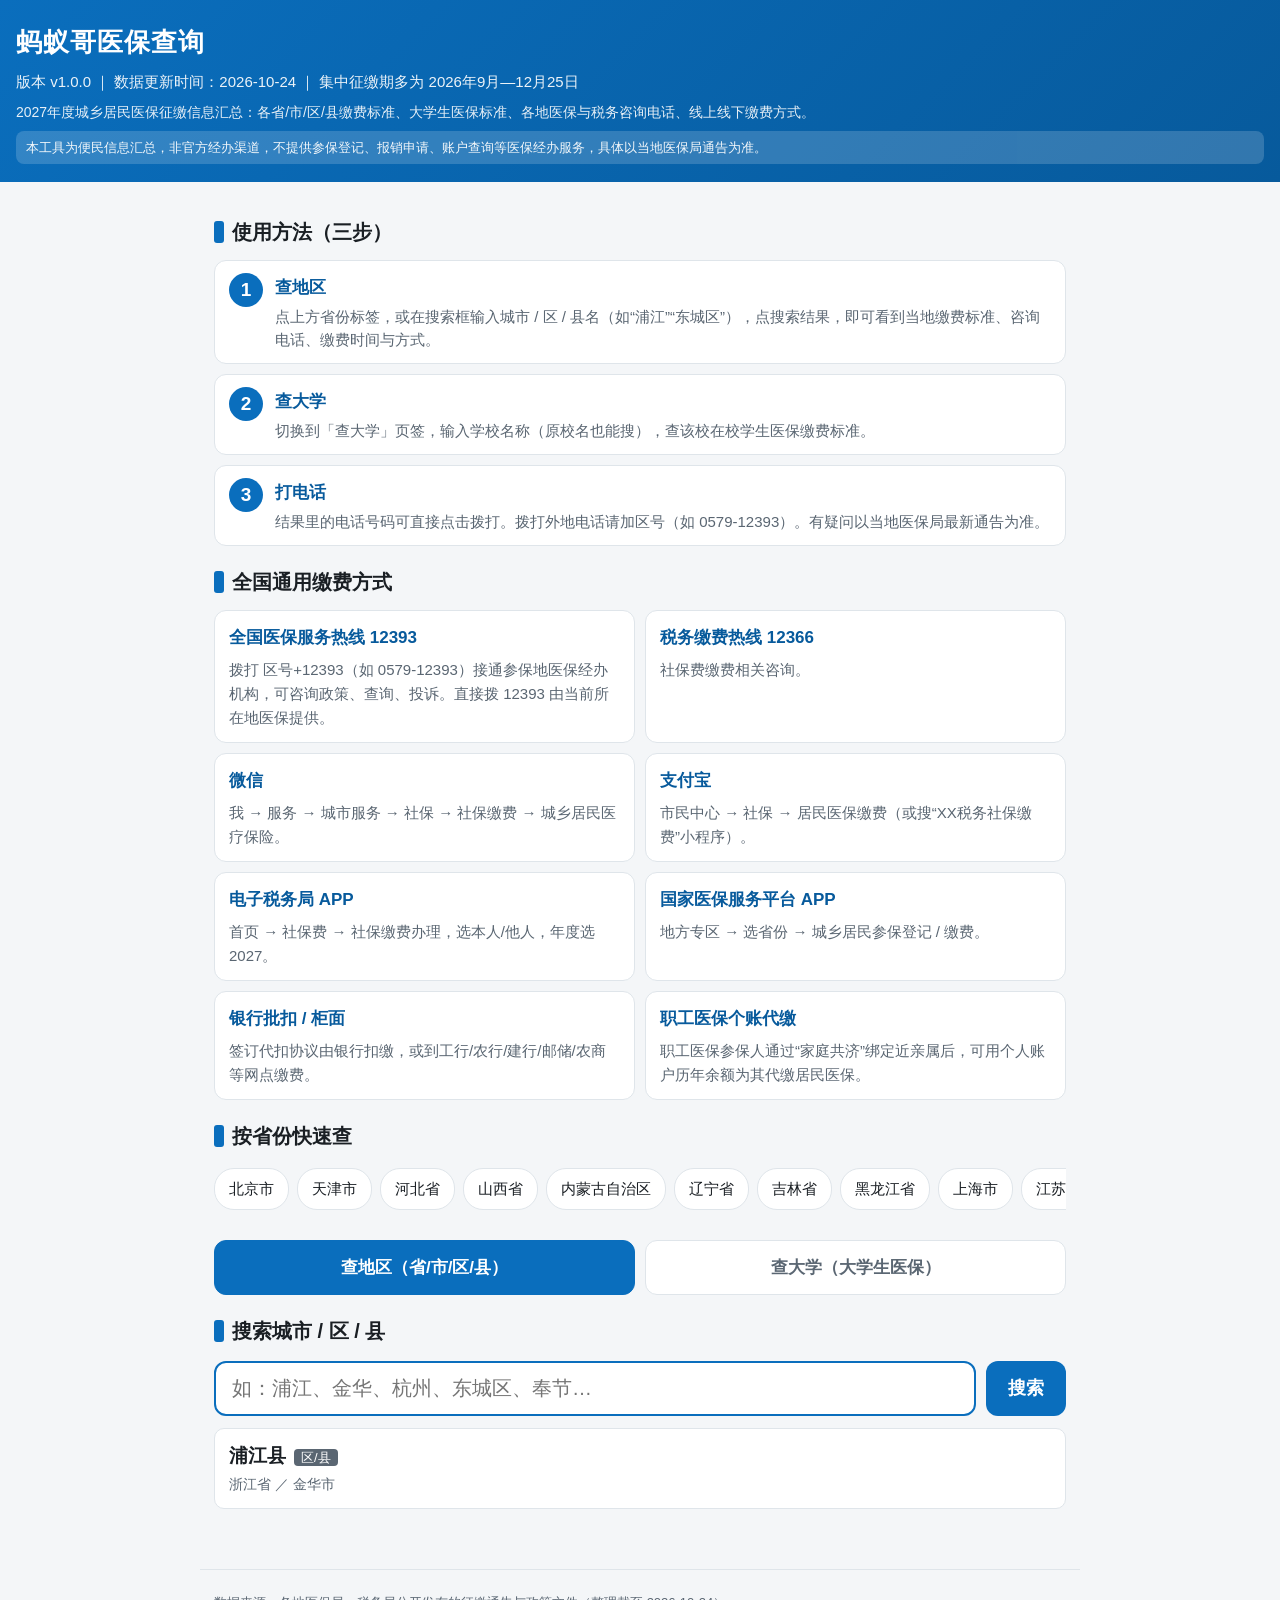
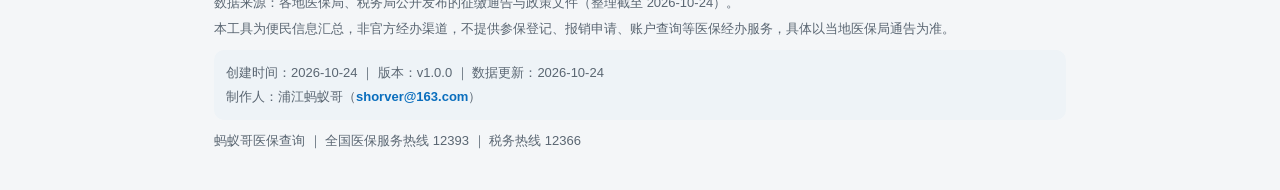
==== index.html @ 9eaabd96 "蚂蚁哥医保查询 v1.0.0 2027年度城乡居民医保征缴信息查询工具： - 全国31省、338地级市及全部区县缴费标准/咨询电话/缴费方式 - 3177所高校在校学生医保标准，支持旧校名反查 - 区" ====
<!DOCTYPE html>
<html lang="zh-CN">
<head>
  <meta charset="UTF-8">
  <meta name="viewport" content="width=device-width, initial-scale=1.0, maximum-scale=1.0, user-scalable=no">
  <title>蚂蚁哥医保查询 - 2027年度城乡居民医保征缴信息</title>
  <link rel="icon" type="image/png" sizes="32x32" href="icon/icon_32.png?v=1.0.0">
  <link rel="apple-touch-icon" sizes="180x180" href="icon/icon_180.png?v=1.0.0">
  <link rel="stylesheet" href="style.css?v=1.0.0">
</head>
<body>
  <header>
    <h1>蚂蚁哥医保查询</h1>
    <div class="meta" id="meta"></div>
    <p class="tip">2027年度城乡居民医保征缴信息汇总：各省/市/区/县缴费标准、大学生医保标准、各地医保与税务咨询电话、线上线下缴费方式。</p>
    <p class="disclaimer">本工具为便民信息汇总，非官方经办渠道，不提供参保登记、报销申请、账户查询等医保经办服务，具体以当地医保局通告为准。</p>
  </header>

  <div class="wrap">
    <section>
      <div class="h2"><span class="dot"></span>使用方法（三步）</div>
      <div class="how">
        <div class="how-item"><span class="step">1</span><div><b>查地区</b><p>点上方省份标签，或在搜索框输入城市 / 区 / 县名（如“浦江”“东城区”），点搜索结果，即可看到当地缴费标准、咨询电话、缴费时间与方式。</p></div></div>
        <div class="how-item"><span class="step">2</span><div><b>查大学</b><p>切换到「查大学」页签，输入学校名称（原校名也能搜），查该校在校学生医保缴费标准。</p></div></div>
        <div class="how-item"><span class="step">3</span><div><b>打电话</b><p>结果里的电话号码可直接点击拨打。拨打外地电话请加区号（如 0579-12393）。有疑问以当地医保局最新通告为准。</p></div></div>
      </div>
    </section>

    <section>
      <div class="h2"><span class="dot"></span>全国通用缴费方式</div>
      <div class="nat-grid" id="national"></div>
    </section>

    <section>
      <div class="h2"><span class="dot"></span>按省份快速查</div>
      <div class="prov-bar" id="provBar"></div>
    </section>

    <div class="tabs">
      <div class="tab active" id="tabRegion">查地区（省/市/区/县）</div>
      <div class="tab" id="tabUni">查大学（大学生医保）</div>
    </div>

    <section id="regionPanel">
      <div class="h2"><span class="dot"></span>搜索城市 / 区 / 县</div>
      <div class="search">
        <input id="q" type="search" placeholder="如：浦江、金华、杭州、东城区、奉节…" autocomplete="off">
        <button id="go">搜索</button>
      </div>
      <div class="cand" id="cand"></div>
      <div id="detail"></div>
    </section>

    <section id="uniPanel" style="display:none">
      <div class="h2"><span class="dot"></span>搜索高校（查该校大学生医保）</div>
      <div class="search">
        <input id="uq" type="search" placeholder="如：浙江大学、深圳职业技术学院、黄河水利职业技术学院…" autocomplete="off">
        <button id="ugo">搜索</button>
      </div>
      <div class="cand" id="ucand"></div>
      <div id="udetail"></div>
    </section>
  </div>

  <footer class="foot">
    <p>数据来源：各地医保局、税务局公开发布的征缴通告与政策文件（整理截至 <span id="footUpdate"></span>）。</p>
    <p>本工具为便民信息汇总，非官方经办渠道，不提供参保登记、报销申请、账户查询等医保经办服务，具体以当地医保局通告为准。</p>
    <div class="about">
      <p>创建时间：<span id="footCreate"></span> ｜ 版本：<span id="footVer"></span> ｜ 数据更新：<span id="footUpdate2"></span></p>
      <p>制作人：浦江蚂蚁哥（<a href="mailto:shorver@163.com">shorver@163.com</a>）</p>
    </div>
    <p>蚂蚁哥医保查询 ｜ 全国医保服务热线 12393 ｜ 税务热线 12366</p>
  </footer>

  <script src="data.js?v=1.0.0"></script>
  <script src="universities.js?v=1.0.0"></script>
  <script src="aliases.js?v=1.0.0"></script>
  <script src="uni_fee.js?v=1.0.0"></script>
  <script src="app.js?v=1.0.0"></script>
</body>
</html>
---- style.css ----
:root{
  --bg:#f4f6f8; --card:#ffffff; --ink:#1a1f24; --sub:#5a6672;
  --brand:#0a6ebd; --brand-d:#075a9c; --line:#dfe5ea;
  --ok:#0a7d3e; --warn:#b4690e; --tel:#0a6ebd;
}
*{box-sizing:border-box}
body{margin:0;background:var(--bg);color:var(--ink);
  font-family:-apple-system,"PingFang SC","Microsoft YaHei",sans-serif;
  font-size:18px;line-height:1.6;-webkit-text-size-adjust:100%}
header{background:linear-gradient(135deg,var(--brand),var(--brand-d));color:#fff;padding:22px 16px 18px}
header h1{margin:0 0 6px;font-size:26px;font-weight:800;letter-spacing:1px}
.meta{font-size:15px;opacity:.92;margin-bottom:8px}
.tip{font-size:14px;opacity:.9;margin:0;line-height:1.5}
.wrap{max-width:880px;margin:0 auto;padding:14px 14px 60px}
section{margin-top:20px}
.h2{font-size:20px;font-weight:800;margin:0 0 12px;display:flex;align-items:center;gap:8px}
.h2 .dot{width:10px;height:22px;background:var(--brand);border-radius:3px;display:inline-block}

/* 全国通用 */
.nat-grid{display:grid;grid-template-columns:1fr 1fr;gap:10px}
@media(max-width:560px){.nat-grid{grid-template-columns:1fr}}
.nat{background:var(--card);border:1px solid var(--line);border-radius:12px;padding:12px 14px}
.nat b{color:var(--brand-d);font-size:17px}
.nat p{margin:6px 0 0;font-size:15px;color:var(--sub)}

/* 省份栏 */
.prov-bar{display:flex;gap:8px;overflow-x:auto;padding:4px 0 8px;-webkit-overflow-scrolling:touch}
.prov{flex:0 0 auto;border:1px solid var(--line);background:var(--card);border-radius:20px;
  padding:8px 14px;font-size:15px;color:var(--ink);cursor:pointer;white-space:nowrap}
.prov.active{background:var(--brand);color:#fff;border-color:var(--brand)}

/* 搜索 */
.search{display:flex;gap:10px;margin-top:14px}
.search input{flex:1;font-size:20px;padding:14px 16px;border:2px solid var(--brand);
  border-radius:12px;outline:none;background:#fff}
.search button{font-size:18px;font-weight:700;padding:0 22px;border:none;border-radius:12px;
  background:var(--brand);color:#fff;cursor:pointer}
.cand{margin-top:12px;display:flex;flex-direction:column;gap:8px}
.cand-item{border:1px solid var(--line);background:#fff;border-radius:10px;padding:12px 14px;cursor:pointer}
.cand-item:hover{border-color:var(--brand)}
.cand-item .nm{font-size:19px;font-weight:700}
.cand-item .lv{font-size:13px;color:#fff;background:var(--sub);border-radius:4px;padding:1px 7px;margin-left:8px}
.cand-item .alttag{font-size:12px;color:#8a5a00;background:#fff3d6;border:1px solid #f0d9a0;border-radius:4px;padding:1px 7px;margin-left:8px}
.cand-item .pa{font-size:14px;color:var(--sub);margin-top:2px}

/* 详情卡 */
.detail{margin-top:16px;background:var(--card);border:1px solid var(--line);border-radius:14px;overflow:hidden}
.detail .head{background:var(--brand);color:#fff;padding:14px 16px}
.detail .head .t{font-size:24px;font-weight:800}
.detail .head .s{font-size:14px;opacity:.9;margin-top:2px}
.inherit{background:#fff7e6;border:1px solid #f0c36d;color:var(--warn);
  padding:10px 14px;font-size:15px;line-height:1.5}
.row{display:flex;gap:12px;padding:13px 16px;border-top:1px solid var(--line)}
.row .k{flex:0 0 92px;font-weight:700;color:var(--brand-d);font-size:16px}
.row .v{flex:1;font-size:16px;word-break:break-word}
a.tel{color:var(--tel);text-decoration:none;font-weight:700}
.src{font-size:13px;color:var(--sub);padding:10px 16px;border-top:1px solid var(--line)}
.back{display:inline-block;margin-top:14px;color:var(--brand);cursor:pointer;font-size:16px}

/* 省视图下市列表 */
.city-list{display:grid;grid-template-columns:1fr 1fr;gap:8px;margin-top:10px}
@media(max-width:560px){.city-list{grid-template-columns:1fr}}
.city-chip{border:1px solid var(--line);background:#fff;border-radius:10px;padding:11px 13px;
  cursor:pointer;font-size:16px;display:flex;justify-content:space-between;align-items:center}
.city-chip:hover{border-color:var(--brand)}
.city-chip .cnt{font-size:13px;color:var(--sub)}
.empty{color:var(--sub);font-size:15px;padding:14px 0}

/* 页签 */
.tabs{display:flex;gap:10px;margin-top:22px}
.tab{flex:1;text-align:center;font-size:17px;font-weight:700;padding:13px 8px;border:1px solid var(--line);
  background:#fff;border-radius:12px;cursor:pointer;color:var(--sub)}
.tab.active{background:var(--brand);color:#fff;border-color:var(--brand)}

/* 头部免责声明 */
header .disclaimer{font-size:13px;opacity:.95;margin:8px 0 0;line-height:1.5;
  background:rgba(255,255,255,.18);border-radius:8px;padding:7px 10px}

/* 使用方法 */
.how{display:flex;flex-direction:column;gap:10px}
.how-item{background:var(--card);border:1px solid var(--line);border-radius:12px;
  padding:12px 14px;display:flex;gap:12px;align-items:flex-start}
.how-item .step{flex:0 0 auto;width:34px;height:34px;border-radius:50%;background:var(--brand);
  color:#fff;font-weight:800;font-size:19px;display:flex;align-items:center;justify-content:center}
.how-item b{color:var(--brand-d);font-size:17px}
.how-item p{margin:3px 0 0;font-size:15px;color:var(--sub);line-height:1.55}

/* 详情卡内免责声明 */
.disc{font-size:13px;color:var(--sub);padding:10px 16px;border-top:1px dashed var(--line);
  background:#fafbfc;line-height:1.5}

/* 页脚 */
.foot{max-width:880px;margin:0 auto;padding:18px 14px 34px;font-size:13px;color:var(--sub);line-height:1.7;
  border-top:1px solid var(--line)}
.foot p{margin:4px 0}
.foot .about{margin:10px 0;padding:10px 12px;background:#eef3f7;border-radius:10px}
.foot .about p{margin:2px 0}
.foot a{color:var(--brand);text-decoration:none;font-weight:600}
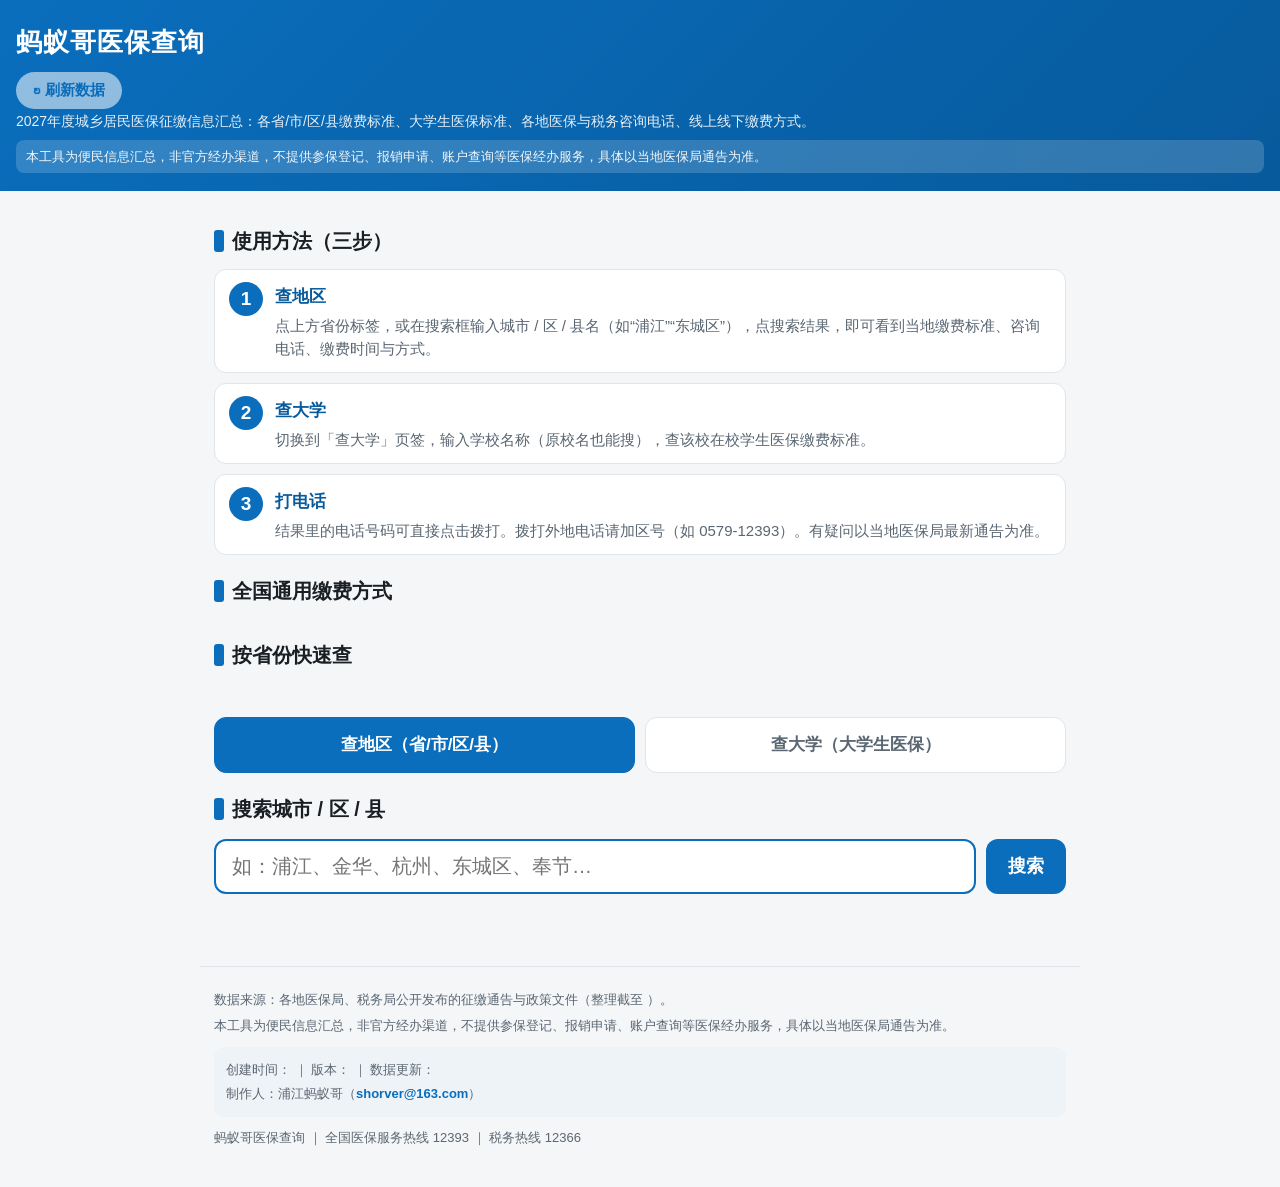
==== commit da490201: "加后端实时刷新：数据外置 data.json + 前端 fetch + 刷新按钮 - 新增 data.json（单一权威数据源，build_json.js 从各 data.*.js 合并生成） - a" ====
--- a/index.html
+++ b/index.html
@@ -6,12 +6,16 @@
   <title>蚂蚁哥医保查询 - 2027年度城乡居民医保征缴信息</title>
   <link rel="icon" type="image/png" sizes="32x32" href="icon/icon_32.png?v=1.0.0">
   <link rel="apple-touch-icon" sizes="180x180" href="icon/icon_180.png?v=1.0.0">
-  <link rel="stylesheet" href="style.css?v=1.0.0">
+  <link rel="stylesheet" href="style.css?v=1.0.1">
 </head>
 <body>
   <header>
     <h1>蚂蚁哥医保查询</h1>
     <div class="meta" id="meta"></div>
+    <div class="refresh-row">
+      <button id="refresh" class="refresh" disabled>↻ 刷新数据</button>
+      <span id="modeTip" class="mode-tip"></span>
+    </div>
     <p class="tip">2027年度城乡居民医保征缴信息汇总：各省/市/区/县缴费标准、大学生医保标准、各地医保与税务咨询电话、线上线下缴费方式。</p>
     <p class="disclaimer">本工具为便民信息汇总，非官方经办渠道，不提供参保登记、报销申请、账户查询等医保经办服务，具体以当地医保局通告为准。</p>
   </header>
@@ -72,10 +76,11 @@
     <p>蚂蚁哥医保查询 ｜ 全国医保服务热线 12393 ｜ 税务热线 12366</p>
   </footer>
 
-  <script src="data.js?v=1.0.0"></script>
-  <script src="universities.js?v=1.0.0"></script>
-  <script src="aliases.js?v=1.0.0"></script>
-  <script src="uni_fee.js?v=1.0.0"></script>
-  <script src="app.js?v=1.0.0"></script>
+  <script src="data.js?v=1.0.1"></script>
+  <script src="universities.js?v=1.0.1"></script>
+  <script src="aliases.js?v=1.0.1"></script>
+  <script src="uni_fee.js?v=1.0.1"></script>
+  <script>window.__DATA={META:META,NATIONAL:NATIONAL,ADMIN:ADMIN,REAL:REAL,UNIVERSITIES:UNIVERSITIES,ALIASES:ALIASES,UNI_FEE:UNI_FEE};</script>
+  <script src="app.js?v=1.0.1"></script>
 </body>
 </html>
--- a/style.css
+++ b/style.css
@@ -11,6 +11,12 @@
 header h1{margin:0 0 6px;font-size:26px;font-weight:800;letter-spacing:1px}
 .meta{font-size:15px;opacity:.92;margin-bottom:8px}
 .tip{font-size:14px;opacity:.9;margin:0;line-height:1.5}
+/* 刷新 */
+.refresh-row{display:flex;align-items:center;gap:10px;margin:8px 0 2px;flex-wrap:wrap}
+.refresh{font-size:15px;font-weight:700;padding:8px 16px;border:1px solid rgba(255,255,255,.55);
+  border-radius:20px;background:#fff;color:var(--brand);cursor:pointer}
+.refresh:disabled{opacity:.55;cursor:not-allowed}
+.mode-tip{font-size:13px;opacity:.92}
 .wrap{max-width:880px;margin:0 auto;padding:14px 14px 60px}
 section{margin-top:20px}
 .h2{font-size:20px;font-weight:800;margin:0 0 12px;display:flex;align-items:center;gap:8px}
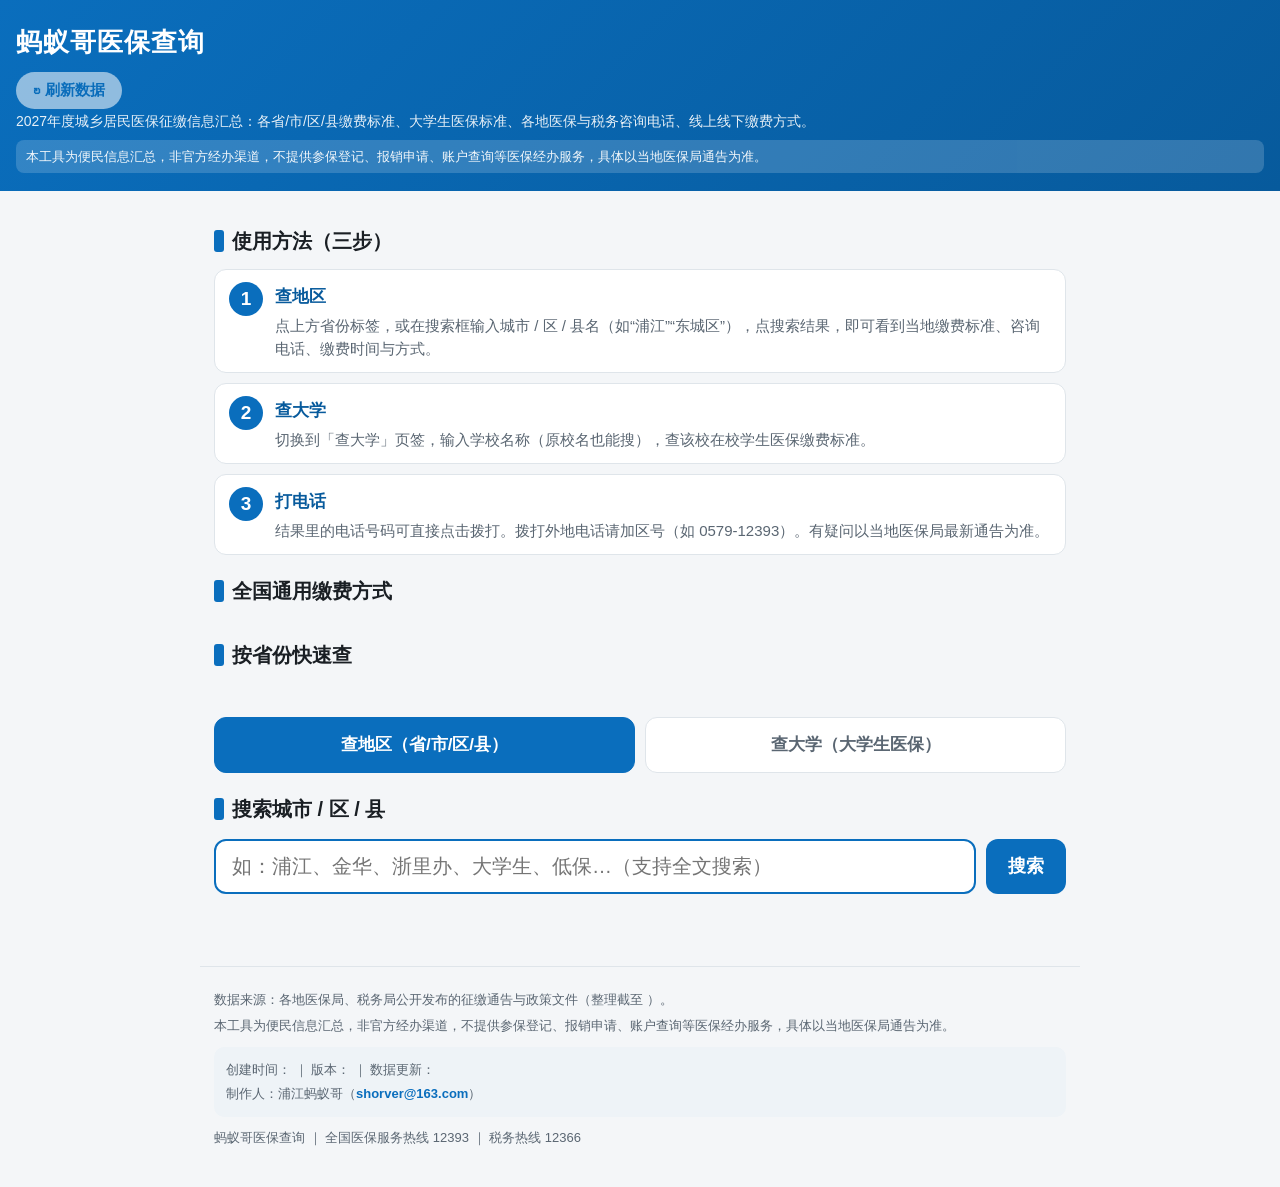
==== commit 5dd7201f: "feat: 增加全文搜索、缴费截止倒计时、分享图导出、资助参保对象(subsidy)字段 (v1.0.2)" ====
--- a/index.html
+++ b/index.html
@@ -6,7 +6,7 @@
   <title>蚂蚁哥医保查询 - 2027年度城乡居民医保征缴信息</title>
   <link rel="icon" type="image/png" sizes="32x32" href="icon/icon_32.png?v=1.0.0">
   <link rel="apple-touch-icon" sizes="180x180" href="icon/icon_180.png?v=1.0.0">
-  <link rel="stylesheet" href="style.css?v=1.0.1">
+  <link rel="stylesheet" href="style.css?v=1.0.2">
 </head>
 <body>
   <header>
@@ -48,7 +48,7 @@
     <section id="regionPanel">
       <div class="h2"><span class="dot"></span>搜索城市 / 区 / 县</div>
       <div class="search">
-        <input id="q" type="search" placeholder="如：浦江、金华、杭州、东城区、奉节…" autocomplete="off">
+        <input id="q" type="search" placeholder="如：浦江、金华、浙里办、大学生、低保…（支持全文搜索）" autocomplete="off">
         <button id="go">搜索</button>
       </div>
       <div class="cand" id="cand"></div>
@@ -76,11 +76,11 @@
     <p>蚂蚁哥医保查询 ｜ 全国医保服务热线 12393 ｜ 税务热线 12366</p>
   </footer>
 
-  <script src="data.js?v=1.0.1"></script>
-  <script src="universities.js?v=1.0.1"></script>
-  <script src="aliases.js?v=1.0.1"></script>
-  <script src="uni_fee.js?v=1.0.1"></script>
-  <script>window.__DATA={META:META,NATIONAL:NATIONAL,ADMIN:ADMIN,REAL:REAL,UNIVERSITIES:UNIVERSITIES,ALIASES:ALIASES,UNI_FEE:UNI_FEE};</script>
-  <script src="app.js?v=1.0.1"></script>
+  <script src="data.js?v=1.0.2"></script>
+  <script src="universities.js?v=1.0.2"></script>
+  <script src="aliases.js?v=1.0.2"></script>
+  <script src="uni_fee.js?v=1.0.2"></script>
+  <script>window.__DATA={META:META,NATIONAL:NATIONAL,ADMIN:ADMIN,REAL:REAL,UNIVERSITIES:UNIVERSITIES,ALIASES:ALIASES,UNI_FEE:UNI_FEE,SUBSIDY_DEFAULT:SUBSIDY_DEFAULT};</script>
+  <script src="app.js?v=1.0.2"></script>
 </body>
 </html>
--- a/style.css
+++ b/style.css
@@ -95,6 +95,19 @@
 .disc{font-size:13px;color:var(--sub);padding:10px 16px;border-top:1px dashed var(--line);
   background:#fafbfc;line-height:1.5}
 
+/* 缴费截止倒计时 */
+.countdown{margin:0;padding:12px 16px;font-size:17px;font-weight:700;border-top:1px solid var(--line);
+  background:#fff8ec;color:var(--warn)}
+.countdown.active{background:#eafaf0;color:var(--ok)}
+.countdown.today{background:#fff3d6;color:#a35a00}
+.countdown.ended{background:#f3f4f6;color:var(--sub)}
+.countdown b{font-size:22px}
+
+/* 生成分享图按钮 */
+.share-btn{margin:14px 16px;display:inline-block;font-size:16px;font-weight:700;
+  padding:11px 18px;border:none;border-radius:10px;background:var(--brand);color:#fff;cursor:pointer}
+.share-btn:active{opacity:.85}
+
 /* 页脚 */
 .foot{max-width:880px;margin:0 auto;padding:18px 14px 34px;font-size:13px;color:var(--sub);line-height:1.7;
   border-top:1px solid var(--line)}
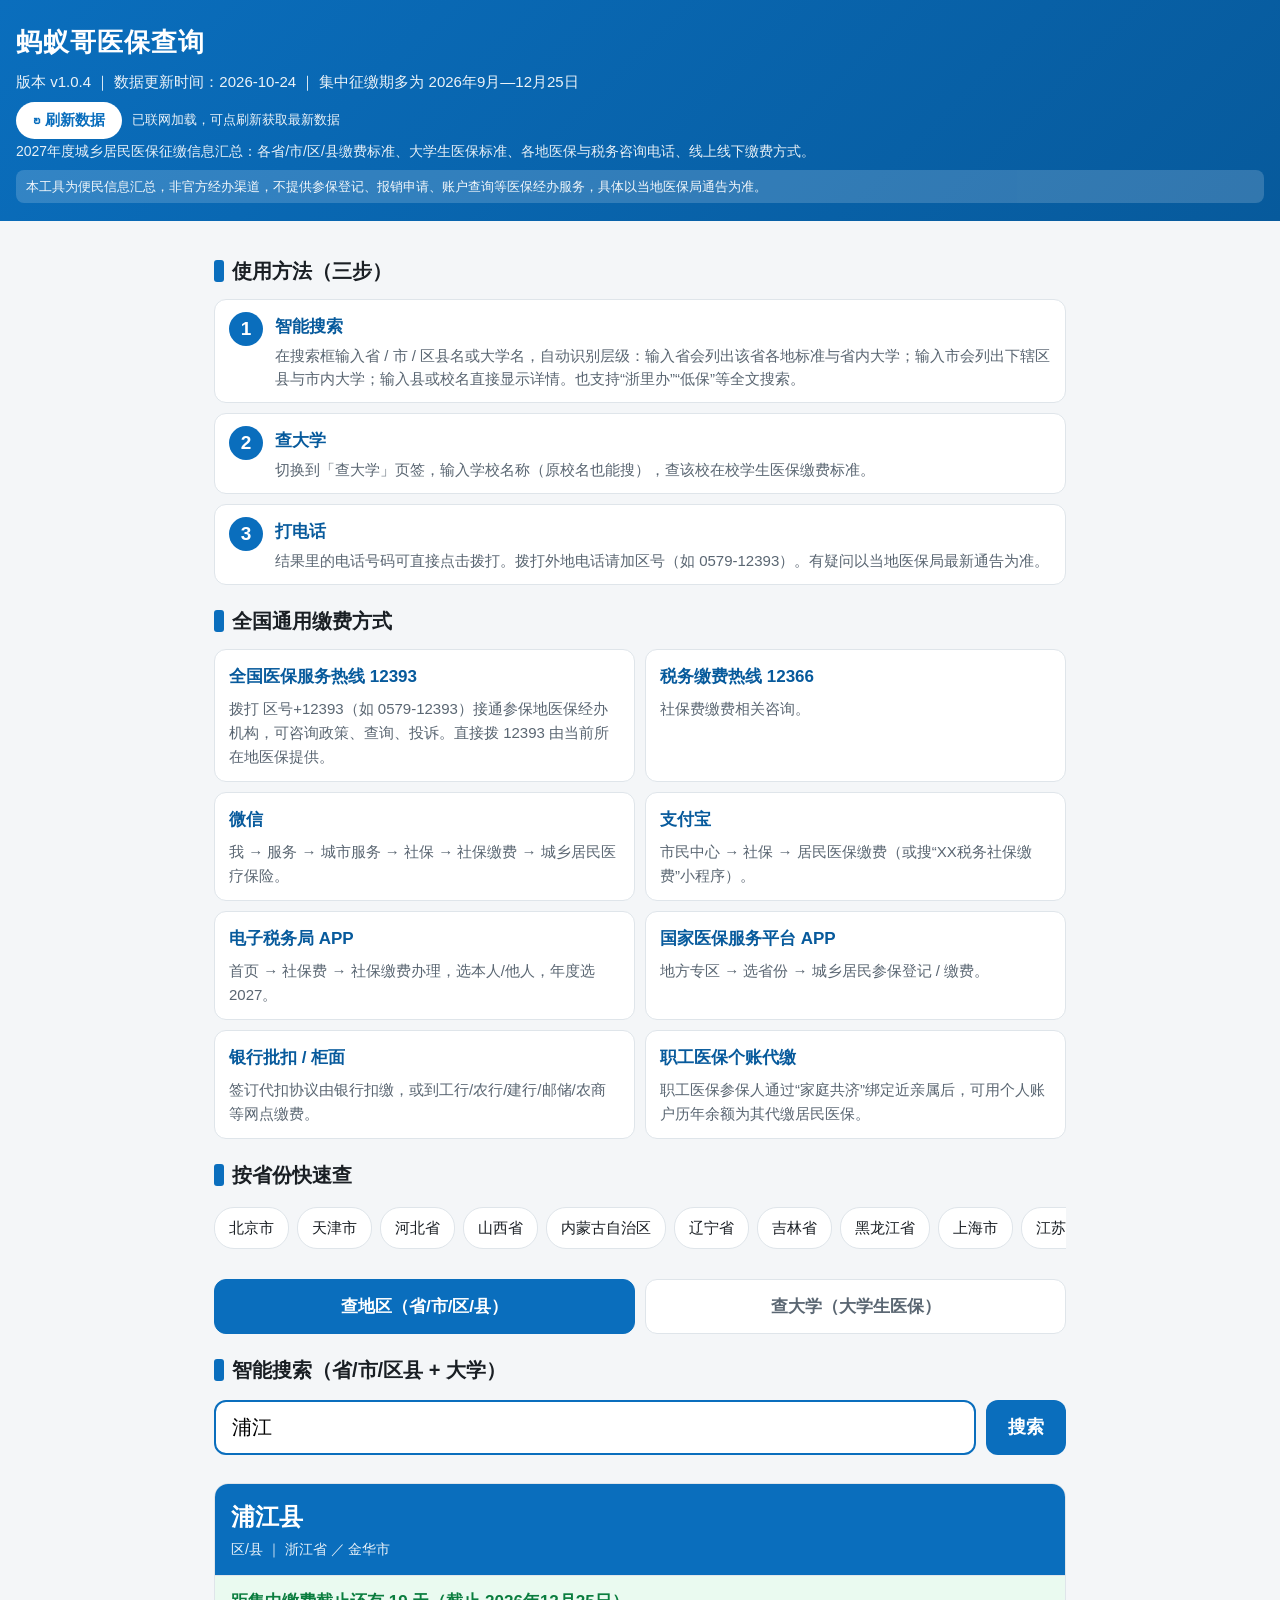
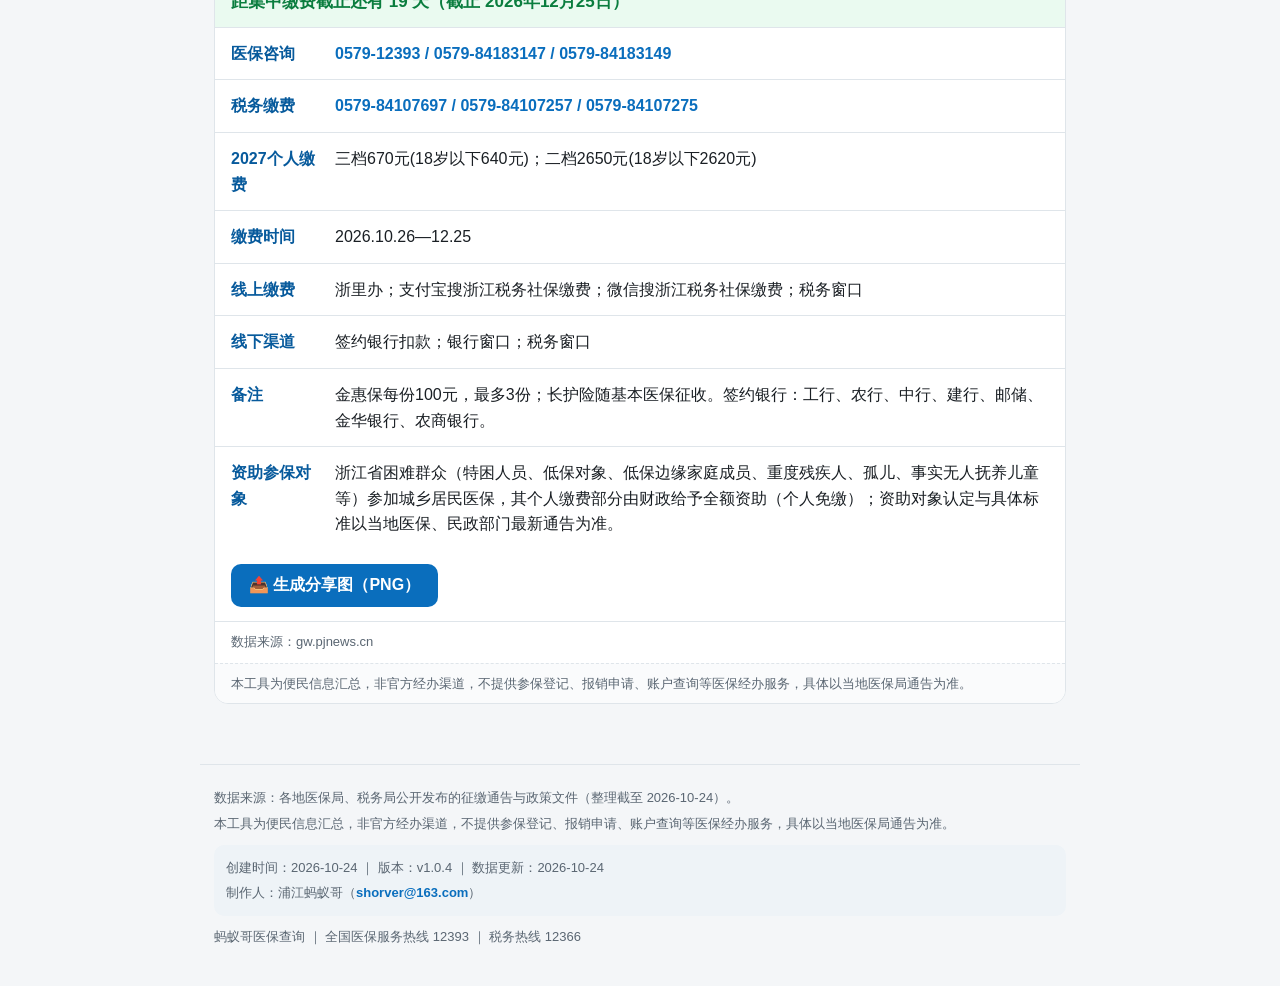
==== commit 5402ab47: "feat: 合并地区与大学智能搜索(省/市/县/大学层级识别+重名处理+URL ?q=直达)，修复$q未声明致输入事件失效 (v1.0.4)" ====
--- a/index.html
+++ b/index.html
@@ -4,9 +4,9 @@
   <meta charset="UTF-8">
   <meta name="viewport" content="width=device-width, initial-scale=1.0, maximum-scale=1.0, user-scalable=no">
   <title>蚂蚁哥医保查询 - 2027年度城乡居民医保征缴信息</title>
-  <link rel="icon" type="image/png" sizes="32x32" href="icon/icon_32.png?v=1.0.0">
-  <link rel="apple-touch-icon" sizes="180x180" href="icon/icon_180.png?v=1.0.0">
-  <link rel="stylesheet" href="style.css?v=1.0.2">
+  <link rel="icon" type="image/png" sizes="32x32" href="icon/icon_32.png?v=1.0.4">
+  <link rel="apple-touch-icon" sizes="180x180" href="icon/icon_180.png?v=1.0.4">
+  <link rel="stylesheet" href="style.css?v=1.0.4">
 </head>
 <body>
   <header>
@@ -24,7 +24,7 @@
     <section>
       <div class="h2"><span class="dot"></span>使用方法（三步）</div>
       <div class="how">
-        <div class="how-item"><span class="step">1</span><div><b>查地区</b><p>点上方省份标签，或在搜索框输入城市 / 区 / 县名（如“浦江”“东城区”），点搜索结果，即可看到当地缴费标准、咨询电话、缴费时间与方式。</p></div></div>
+        <div class="how-item"><span class="step">1</span><div><b>智能搜索</b><p>在搜索框输入省 / 市 / 区县名或大学名，自动识别层级：输入省会列出该省各地标准与省内大学；输入市会列出下辖区县与市内大学；输入县或校名直接显示详情。也支持“浙里办”“低保”等全文搜索。</p></div></div>
         <div class="how-item"><span class="step">2</span><div><b>查大学</b><p>切换到「查大学」页签，输入学校名称（原校名也能搜），查该校在校学生医保缴费标准。</p></div></div>
         <div class="how-item"><span class="step">3</span><div><b>打电话</b><p>结果里的电话号码可直接点击拨打。拨打外地电话请加区号（如 0579-12393）。有疑问以当地医保局最新通告为准。</p></div></div>
       </div>
@@ -46,9 +46,9 @@
     </div>
 
     <section id="regionPanel">
-      <div class="h2"><span class="dot"></span>搜索城市 / 区 / 县</div>
+      <div class="h2"><span class="dot"></span>智能搜索（省/市/区县 + 大学）</div>
       <div class="search">
-        <input id="q" type="search" placeholder="如：浦江、金华、浙里办、大学生、低保…（支持全文搜索）" autocomplete="off">
+        <input id="q" type="search" placeholder="输入省/市/区县或大学名，智能识别，如：浙江、金华、浦江、浙江大学…" autocomplete="off">
         <button id="go">搜索</button>
       </div>
       <div class="cand" id="cand"></div>
@@ -76,11 +76,11 @@
     <p>蚂蚁哥医保查询 ｜ 全国医保服务热线 12393 ｜ 税务热线 12366</p>
   </footer>
 
-  <script src="data.js?v=1.0.2"></script>
-  <script src="universities.js?v=1.0.2"></script>
-  <script src="aliases.js?v=1.0.2"></script>
-  <script src="uni_fee.js?v=1.0.2"></script>
+  <script src="data.js?v=1.0.4"></script>
+  <script src="universities.js?v=1.0.4"></script>
+  <script src="aliases.js?v=1.0.4"></script>
+  <script src="uni_fee.js?v=1.0.4"></script>
   <script>window.__DATA={META:META,NATIONAL:NATIONAL,ADMIN:ADMIN,REAL:REAL,UNIVERSITIES:UNIVERSITIES,ALIASES:ALIASES,UNI_FEE:UNI_FEE,SUBSIDY_DEFAULT:SUBSIDY_DEFAULT};</script>
-  <script src="app.js?v=1.0.2"></script>
+  <script src="app.js?v=1.0.4"></script>
 </body>
 </html>
--- a/style.css
+++ b/style.css
@@ -116,3 +116,26 @@
 .foot .about p{margin:2px 0}
 .foot a{color:var(--brand);text-decoration:none;font-weight:600}
 
+/* 合并搜索结果（省/市级聚合：地区 chips + 大学列表） */
+.merge-sec{font-size:16px;font-weight:800;color:var(--brand-d);padding:14px 16px 8px;border-top:1px solid var(--line);margin-top:4px}
+.merge-grid{display:grid;grid-template-columns:1fr 1fr;gap:8px;padding:0 16px 12px}
+@media(max-width:560px){.merge-grid{grid-template-columns:1fr}}
+.region-chip{border:1px solid var(--line);background:#fff;border-radius:10px;padding:11px 13px;cursor:pointer;
+  display:flex;justify-content:space-between;align-items:center;font-size:16px;gap:8px}
+.region-chip:hover{border-color:var(--brand)}
+.region-chip .rn{font-weight:700}
+.region-chip .rt{font-size:12px;border-radius:4px;padding:1px 7px;white-space:nowrap}
+.region-chip .rt.has{color:#0a7d3e;background:#eafaf0;border:1px solid #bfe6cc}
+.region-chip .rt.none{color:var(--sub);background:#f1f3f5;border:1px solid var(--line)}
+.uni-list{display:flex;flex-direction:column;gap:6px;padding:0 16px 14px}
+.uni-item{border:1px solid var(--line);background:#fff;border-radius:9px;padding:10px 12px;cursor:pointer;
+  display:flex;align-items:center;gap:8px;font-size:15px}
+.uni-item:hover{border-color:var(--brand)}
+.uni-item .un{font-weight:700;flex:1}
+.uni-item .ut{font-size:12px;border-radius:4px;padding:1px 7px;color:#fff;white-space:nowrap}
+.uni-item .ut.tb{background:var(--brand)}
+.uni-item .ut.tv{background:#7a5cc7}
+.uni-item .ut.tc{background:#8a8f96}
+.uni-item .uc{font-size:13px;color:var(--sub);white-space:nowrap}
+.more-hint{font-size:13px;color:var(--sub);padding:6px 2px}
+
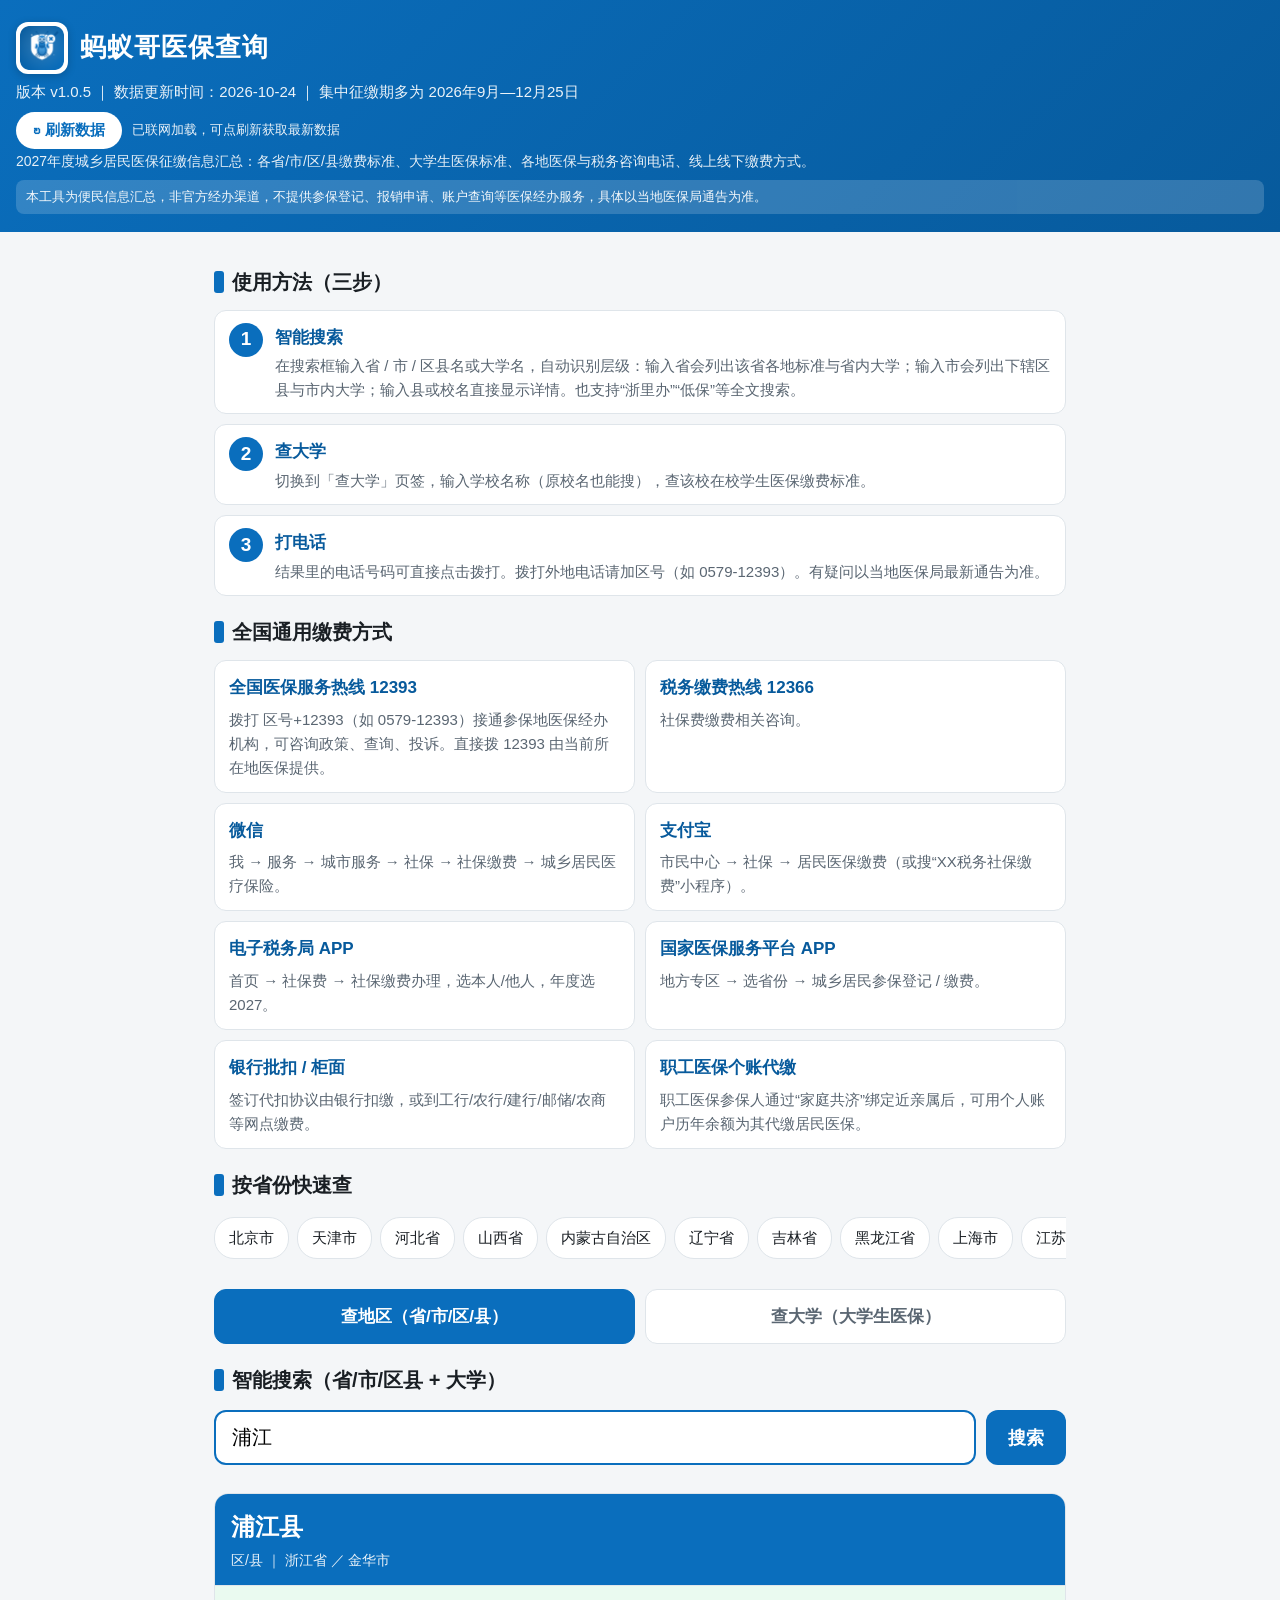
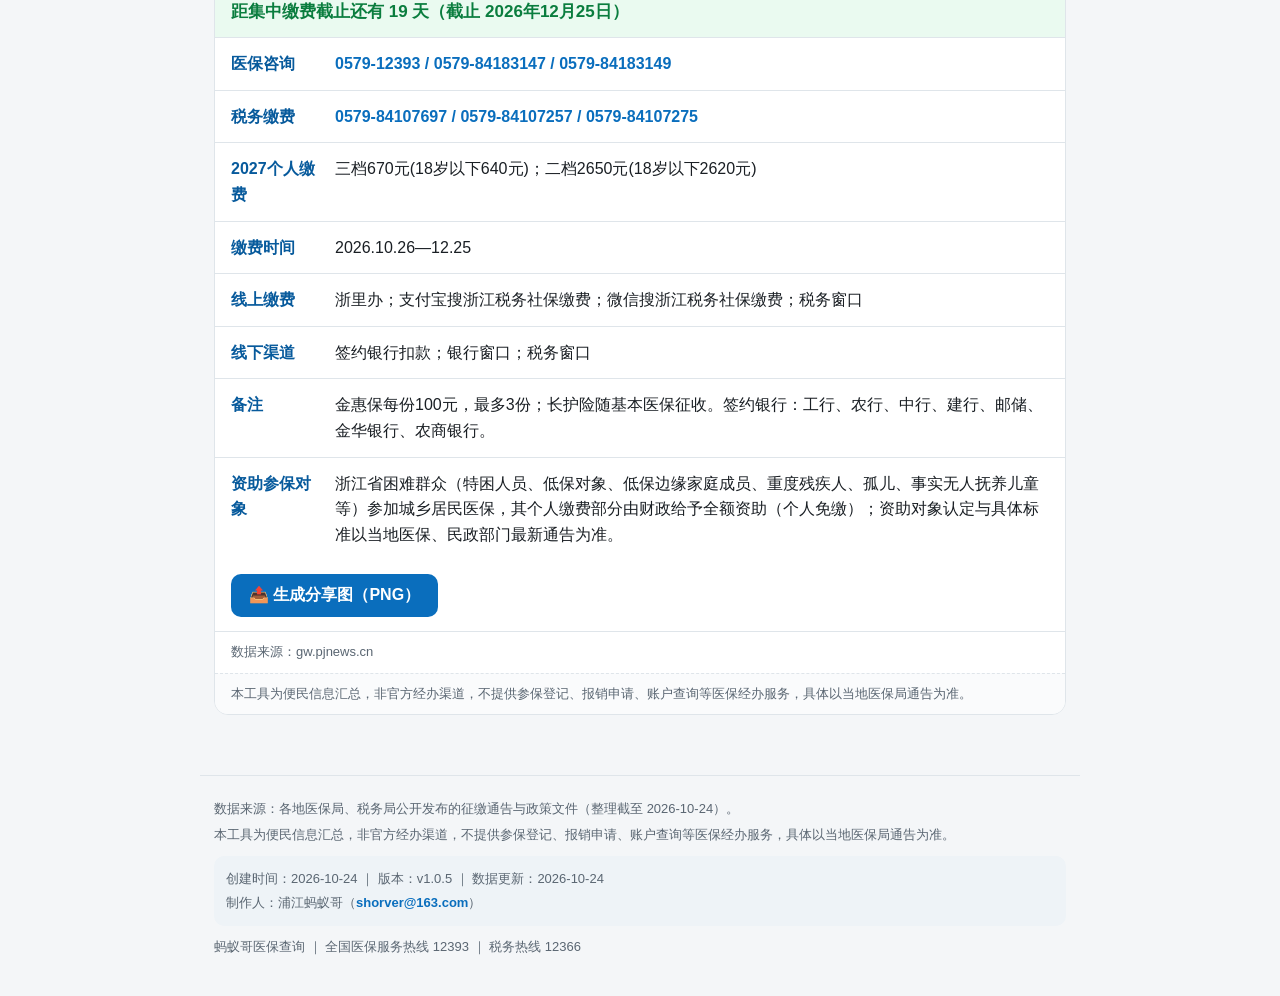
==== commit 080b60d3: "feat: 页面头部增加可见图标 Logo（网页/离线/exe 三端），版本统一升 v1.0.5" ====
--- a/index.html
+++ b/index.html
@@ -4,13 +4,16 @@
   <meta charset="UTF-8">
   <meta name="viewport" content="width=device-width, initial-scale=1.0, maximum-scale=1.0, user-scalable=no">
   <title>蚂蚁哥医保查询 - 2027年度城乡居民医保征缴信息</title>
-  <link rel="icon" type="image/png" sizes="32x32" href="icon/icon_32.png?v=1.0.4">
-  <link rel="apple-touch-icon" sizes="180x180" href="icon/icon_180.png?v=1.0.4">
-  <link rel="stylesheet" href="style.css?v=1.0.4">
+  <link rel="icon" type="image/png" sizes="32x32" href="icon/icon_32.png?v=1.0.5">
+  <link rel="apple-touch-icon" sizes="180x180" href="icon/icon_180.png?v=1.0.5">
+  <link rel="stylesheet" href="style.css?v=1.0.5">
 </head>
 <body>
   <header>
-    <h1>蚂蚁哥医保查询</h1>
+    <div class="brand-row">
+      <img class="logo" src="icon/icon_180.png?v=1.0.5" alt="蚂蚁哥医保查询图标" width="52" height="52">
+      <h1>蚂蚁哥医保查询</h1>
+    </div>
     <div class="meta" id="meta"></div>
     <div class="refresh-row">
       <button id="refresh" class="refresh" disabled>↻ 刷新数据</button>
@@ -76,11 +79,11 @@
     <p>蚂蚁哥医保查询 ｜ 全国医保服务热线 12393 ｜ 税务热线 12366</p>
   </footer>
 
-  <script src="data.js?v=1.0.4"></script>
-  <script src="universities.js?v=1.0.4"></script>
-  <script src="aliases.js?v=1.0.4"></script>
-  <script src="uni_fee.js?v=1.0.4"></script>
+  <script src="data.js?v=1.0.5"></script>
+  <script src="universities.js?v=1.0.5"></script>
+  <script src="aliases.js?v=1.0.5"></script>
+  <script src="uni_fee.js?v=1.0.5"></script>
   <script>window.__DATA={META:META,NATIONAL:NATIONAL,ADMIN:ADMIN,REAL:REAL,UNIVERSITIES:UNIVERSITIES,ALIASES:ALIASES,UNI_FEE:UNI_FEE,SUBSIDY_DEFAULT:SUBSIDY_DEFAULT};</script>
-  <script src="app.js?v=1.0.4"></script>
+  <script src="app.js?v=1.0.5"></script>
 </body>
 </html>
--- a/style.css
+++ b/style.css
@@ -8,7 +8,10 @@
   font-family:-apple-system,"PingFang SC","Microsoft YaHei",sans-serif;
   font-size:18px;line-height:1.6;-webkit-text-size-adjust:100%}
 header{background:linear-gradient(135deg,var(--brand),var(--brand-d));color:#fff;padding:22px 16px 18px}
-header h1{margin:0 0 6px;font-size:26px;font-weight:800;letter-spacing:1px}
+.brand-row{display:flex;align-items:center;gap:12px;margin:0 0 6px}
+.logo{flex:0 0 auto;width:52px;height:52px;border-radius:12px;background:#fff;
+  padding:4px;box-shadow:0 2px 8px rgba(0,0,0,.2)}
+header h1{margin:0;font-size:26px;font-weight:800;letter-spacing:1px}
 .meta{font-size:15px;opacity:.92;margin-bottom:8px}
 .tip{font-size:14px;opacity:.9;margin:0;line-height:1.5}
 /* 刷新 */
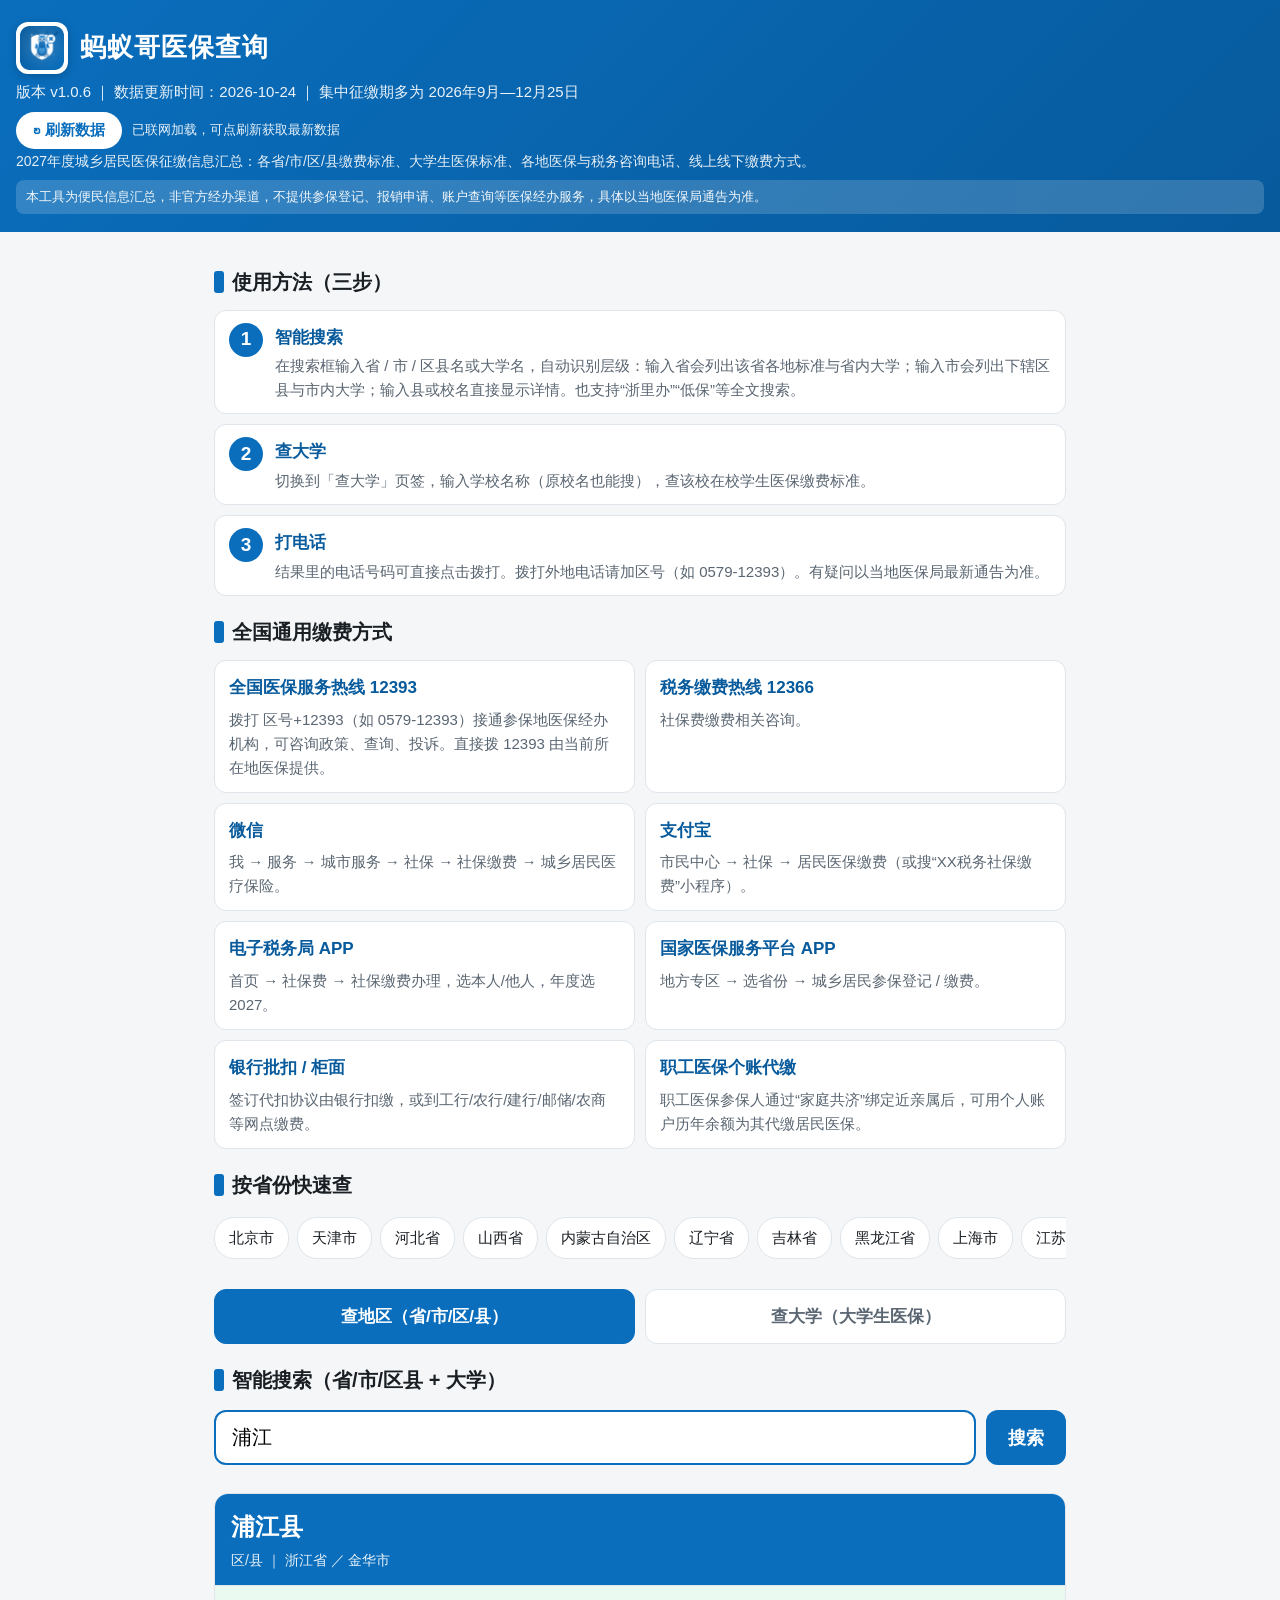
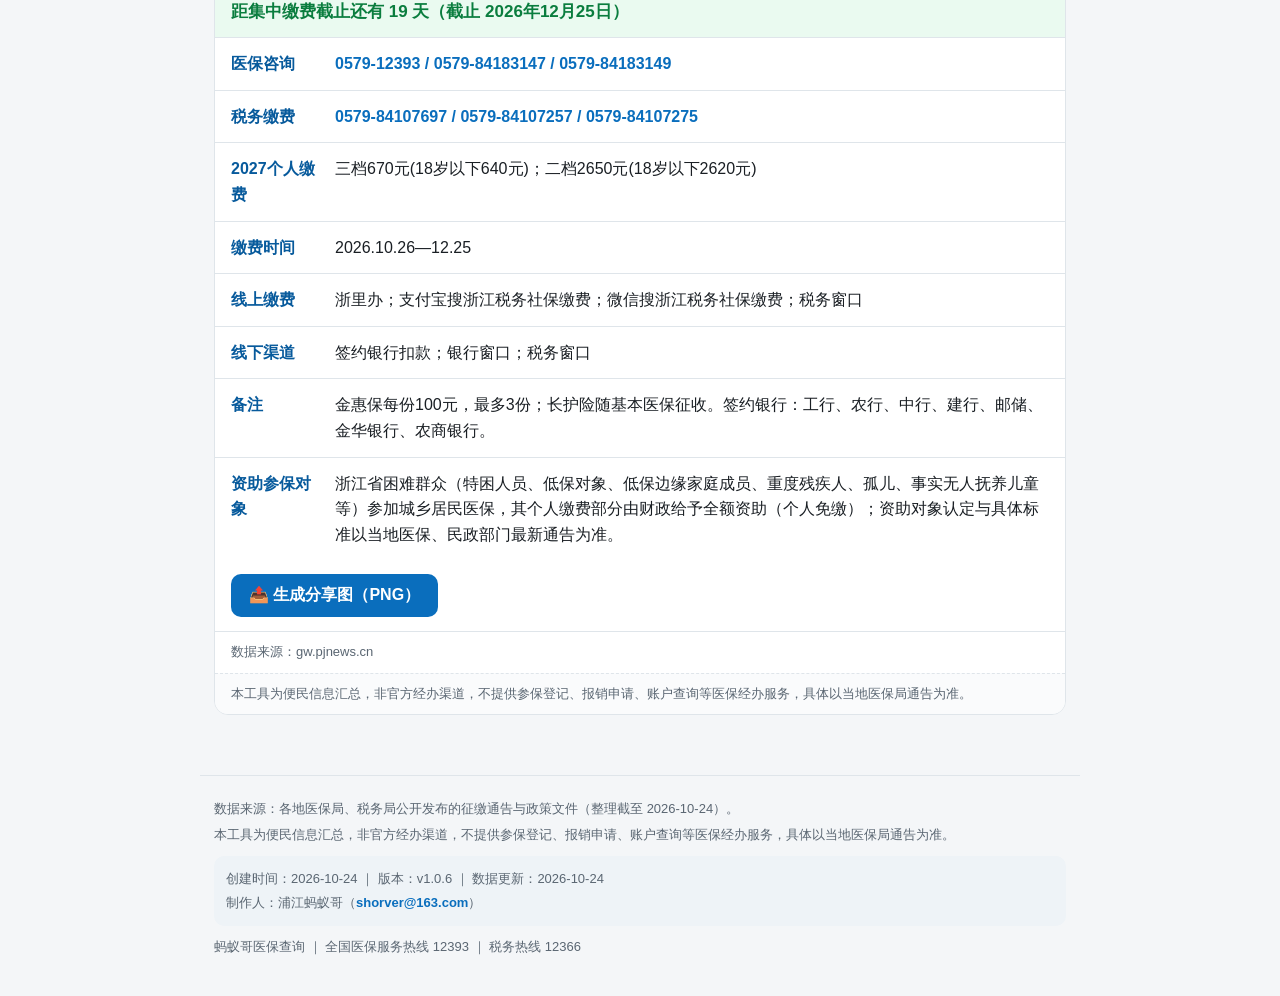
==== commit 4d98f47f: "chore(release): 全端版本号统一升至 v1.0.6 - 网页版 / 离线版 / exe版 / skill 版本号同源一致改为 v1.0.6 - 补齐 d348da1 之后未推送的界面优化" ====
--- a/index.html
+++ b/index.html
@@ -4,14 +4,14 @@
   <meta charset="UTF-8">
   <meta name="viewport" content="width=device-width, initial-scale=1.0, maximum-scale=1.0, user-scalable=no">
   <title>蚂蚁哥医保查询 - 2027年度城乡居民医保征缴信息</title>
-  <link rel="icon" type="image/png" sizes="32x32" href="icon/icon_32.png?v=1.0.5">
-  <link rel="apple-touch-icon" sizes="180x180" href="icon/icon_180.png?v=1.0.5">
-  <link rel="stylesheet" href="style.css?v=1.0.5">
+  <link rel="icon" type="image/png" sizes="32x32" href="icon/icon_32.png?v=1.0.6">
+  <link rel="apple-touch-icon" sizes="180x180" href="icon/icon_180.png?v=1.0.6">
+  <link rel="stylesheet" href="style.css?v=1.0.6">
 </head>
 <body>
   <header>
     <div class="brand-row">
-      <img class="logo" src="icon/icon_180.png?v=1.0.5" alt="蚂蚁哥医保查询图标" width="52" height="52">
+      <img class="logo" src="icon/icon_180.png?v=1.0.6" alt="蚂蚁哥医保查询图标" width="52" height="52">
       <h1>蚂蚁哥医保查询</h1>
     </div>
     <div class="meta" id="meta"></div>
@@ -79,11 +79,11 @@
     <p>蚂蚁哥医保查询 ｜ 全国医保服务热线 12393 ｜ 税务热线 12366</p>
   </footer>
 
-  <script src="data.js?v=1.0.5"></script>
-  <script src="universities.js?v=1.0.5"></script>
-  <script src="aliases.js?v=1.0.5"></script>
-  <script src="uni_fee.js?v=1.0.5"></script>
+  <script src="data.js?v=1.0.6"></script>
+  <script src="universities.js?v=1.0.6"></script>
+  <script src="aliases.js?v=1.0.6"></script>
+  <script src="uni_fee.js?v=1.0.6"></script>
   <script>window.__DATA={META:META,NATIONAL:NATIONAL,ADMIN:ADMIN,REAL:REAL,UNIVERSITIES:UNIVERSITIES,ALIASES:ALIASES,UNI_FEE:UNI_FEE,SUBSIDY_DEFAULT:SUBSIDY_DEFAULT};</script>
-  <script src="app.js?v=1.0.5"></script>
+  <script src="app.js?v=1.0.6"></script>
 </body>
 </html>
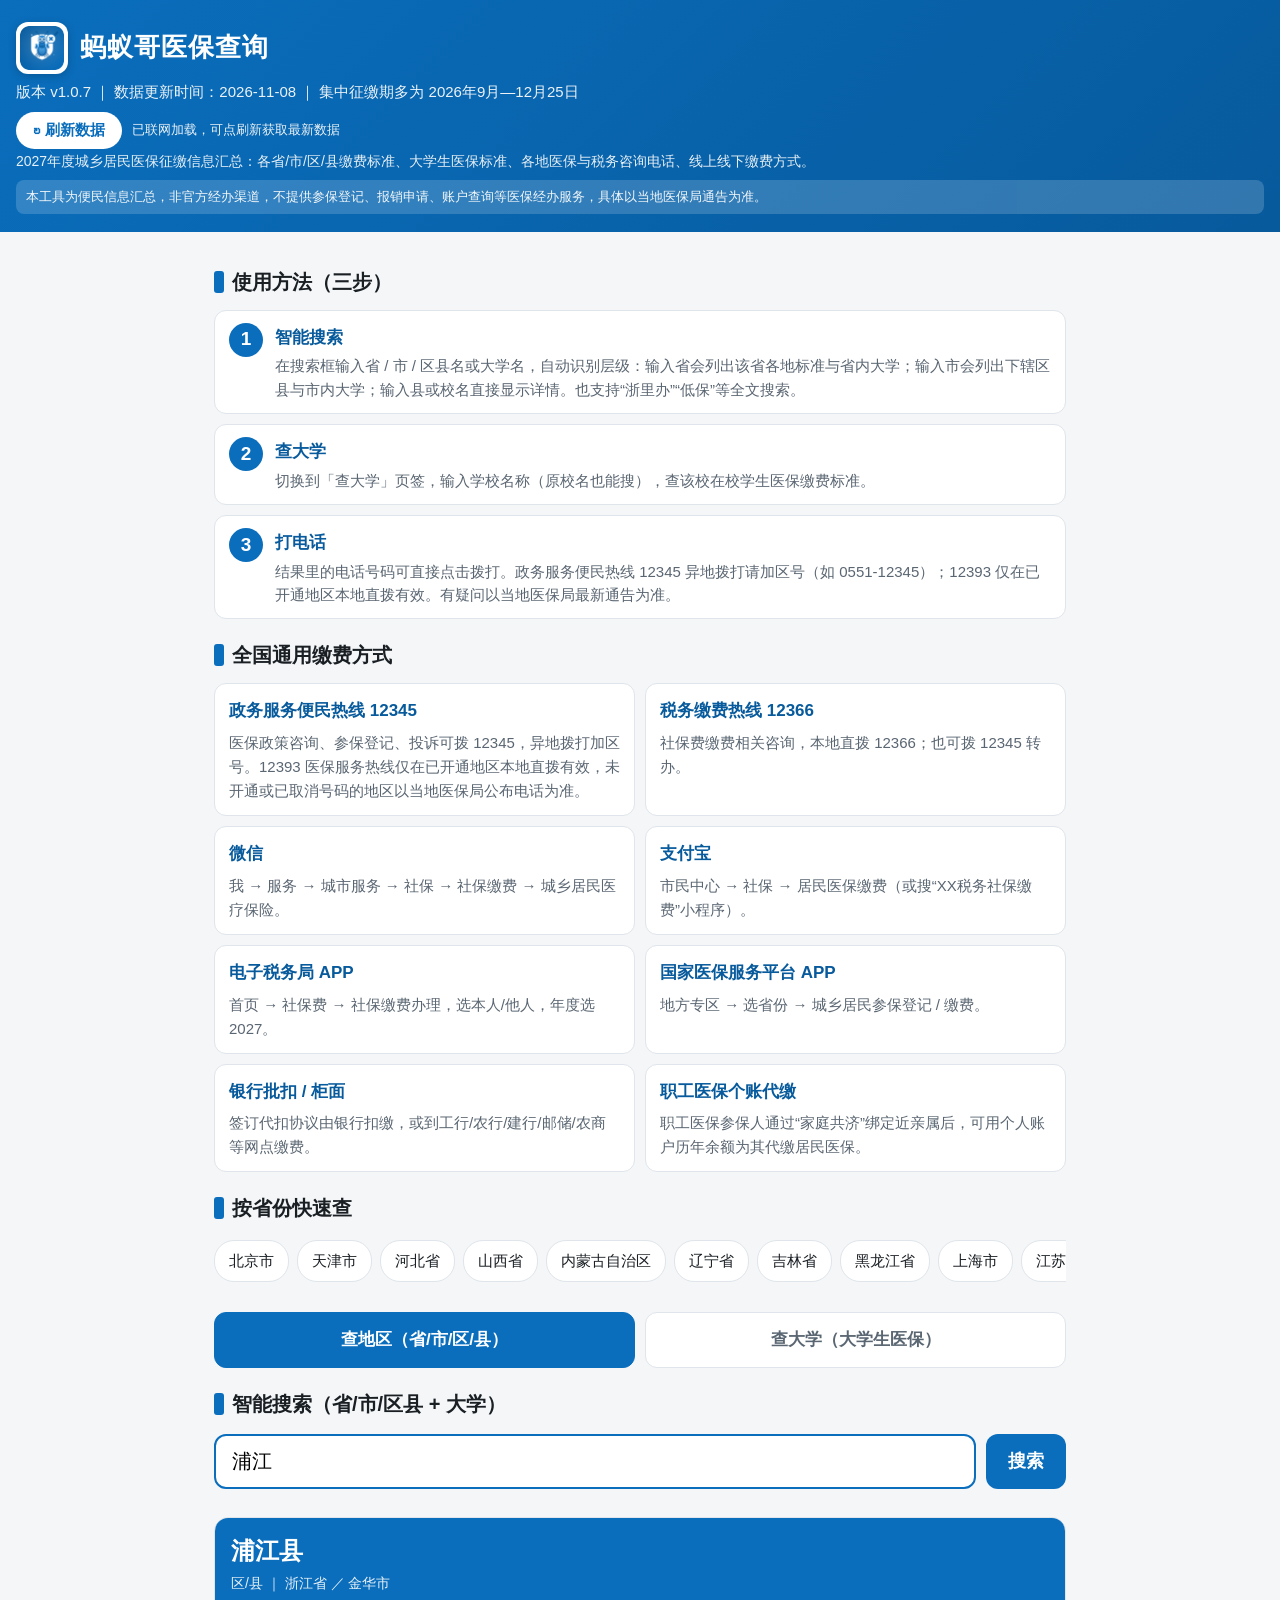
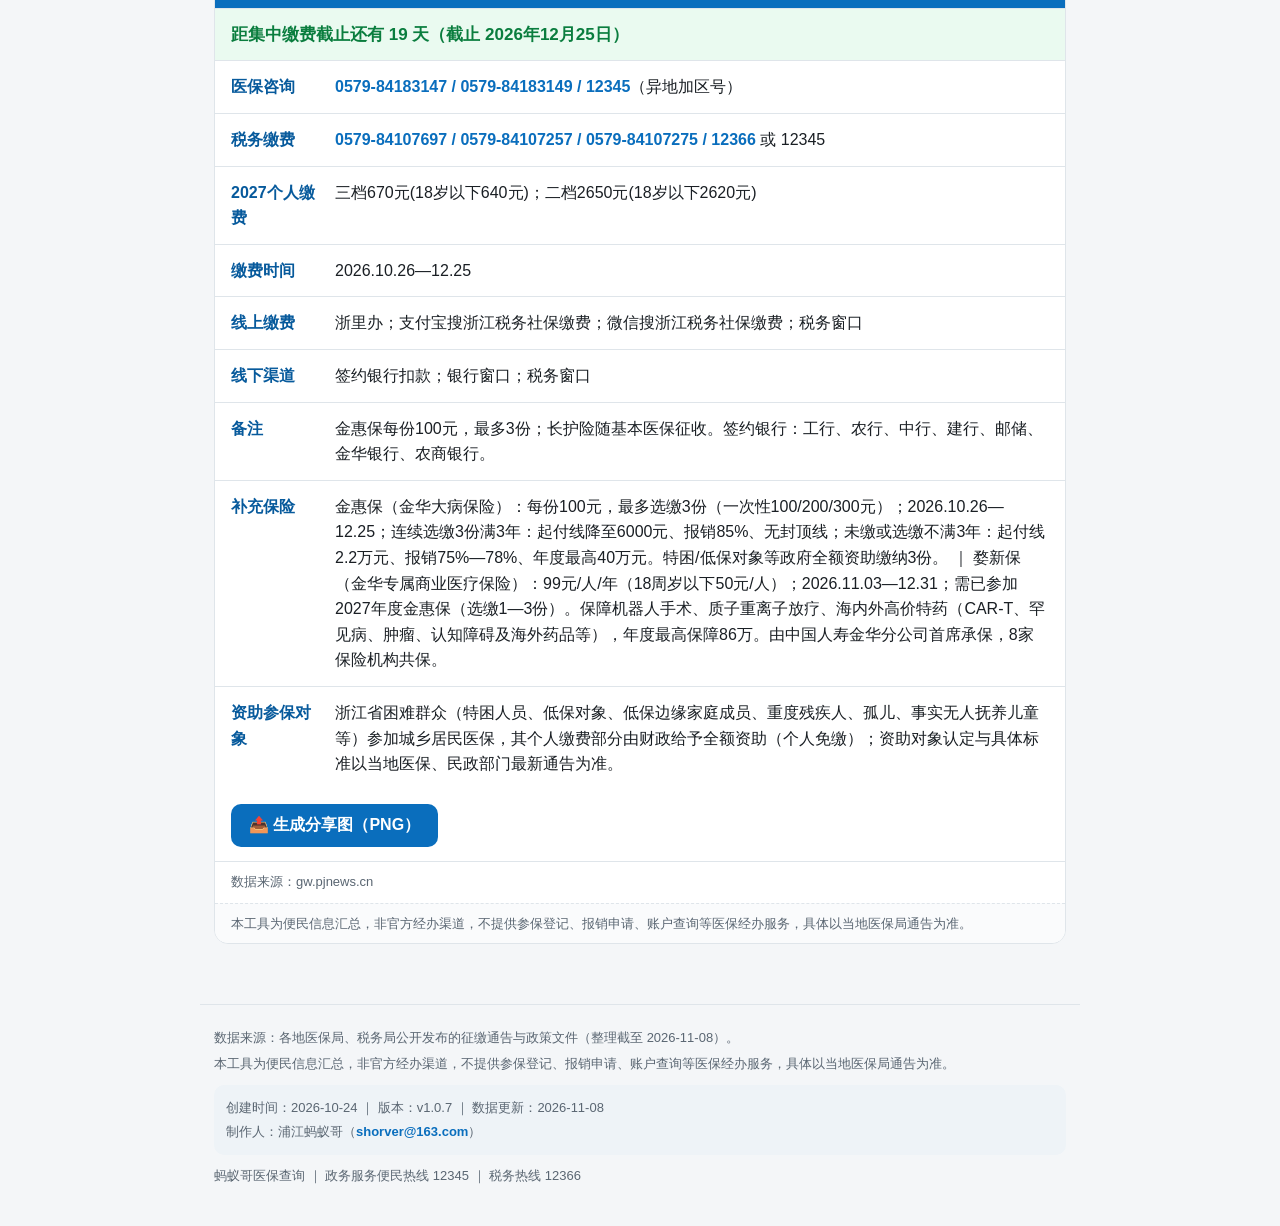
==== commit 6ce8cb1f: "v1.0.7 更新热线口径、补齐全国惠民保数据 医保/税务热线去除批量生成的区号+12393、区号+12366模板号码，统一为12345、12366官方口径，保留已核实的真实固话；宿州市补入政府公开的" ====
--- a/index.html
+++ b/index.html
@@ -4,14 +4,14 @@
   <meta charset="UTF-8">
   <meta name="viewport" content="width=device-width, initial-scale=1.0, maximum-scale=1.0, user-scalable=no">
   <title>蚂蚁哥医保查询 - 2027年度城乡居民医保征缴信息</title>
-  <link rel="icon" type="image/png" sizes="32x32" href="icon/icon_32.png?v=1.0.6">
-  <link rel="apple-touch-icon" sizes="180x180" href="icon/icon_180.png?v=1.0.6">
-  <link rel="stylesheet" href="style.css?v=1.0.6">
+  <link rel="icon" type="image/png" sizes="32x32" href="icon/icon_32.png?v=1.0.7">
+  <link rel="apple-touch-icon" sizes="180x180" href="icon/icon_180.png?v=1.0.7">
+  <link rel="stylesheet" href="style.css?v=1.0.7">
 </head>
 <body>
   <header>
     <div class="brand-row">
-      <img class="logo" src="icon/icon_180.png?v=1.0.6" alt="蚂蚁哥医保查询图标" width="52" height="52">
+      <img class="logo" src="icon/icon_180.png?v=1.0.7" alt="蚂蚁哥医保查询图标" width="52" height="52">
       <h1>蚂蚁哥医保查询</h1>
     </div>
     <div class="meta" id="meta"></div>
@@ -29,7 +29,7 @@
       <div class="how">
         <div class="how-item"><span class="step">1</span><div><b>智能搜索</b><p>在搜索框输入省 / 市 / 区县名或大学名，自动识别层级：输入省会列出该省各地标准与省内大学；输入市会列出下辖区县与市内大学；输入县或校名直接显示详情。也支持“浙里办”“低保”等全文搜索。</p></div></div>
         <div class="how-item"><span class="step">2</span><div><b>查大学</b><p>切换到「查大学」页签，输入学校名称（原校名也能搜），查该校在校学生医保缴费标准。</p></div></div>
-        <div class="how-item"><span class="step">3</span><div><b>打电话</b><p>结果里的电话号码可直接点击拨打。拨打外地电话请加区号（如 0579-12393）。有疑问以当地医保局最新通告为准。</p></div></div>
+        <div class="how-item"><span class="step">3</span><div><b>打电话</b><p>结果里的电话号码可直接点击拨打。政务服务便民热线 12345 异地拨打请加区号（如 0551-12345）；12393 仅在已开通地区本地直拨有效。有疑问以当地医保局最新通告为准。</p></div></div>
       </div>
     </section>
 
@@ -76,14 +76,14 @@
       <p>创建时间：<span id="footCreate"></span> ｜ 版本：<span id="footVer"></span> ｜ 数据更新：<span id="footUpdate2"></span></p>
       <p>制作人：浦江蚂蚁哥（<a href="mailto:shorver@163.com">shorver@163.com</a>）</p>
     </div>
-    <p>蚂蚁哥医保查询 ｜ 全国医保服务热线 12393 ｜ 税务热线 12366</p>
+    <p>蚂蚁哥医保查询 ｜ 政务服务便民热线 12345 ｜ 税务热线 12366</p>
   </footer>
 
-  <script src="data.js?v=1.0.6"></script>
-  <script src="universities.js?v=1.0.6"></script>
-  <script src="aliases.js?v=1.0.6"></script>
-  <script src="uni_fee.js?v=1.0.6"></script>
+  <script src="data.js?v=1.0.7"></script>
+  <script src="universities.js?v=1.0.7"></script>
+  <script src="aliases.js?v=1.0.7"></script>
+  <script src="uni_fee.js?v=1.0.7"></script>
   <script>window.__DATA={META:META,NATIONAL:NATIONAL,ADMIN:ADMIN,REAL:REAL,UNIVERSITIES:UNIVERSITIES,ALIASES:ALIASES,UNI_FEE:UNI_FEE,SUBSIDY_DEFAULT:SUBSIDY_DEFAULT};</script>
-  <script src="app.js?v=1.0.6"></script>
+  <script src="app.js?v=1.0.7"></script>
 </body>
 </html>
